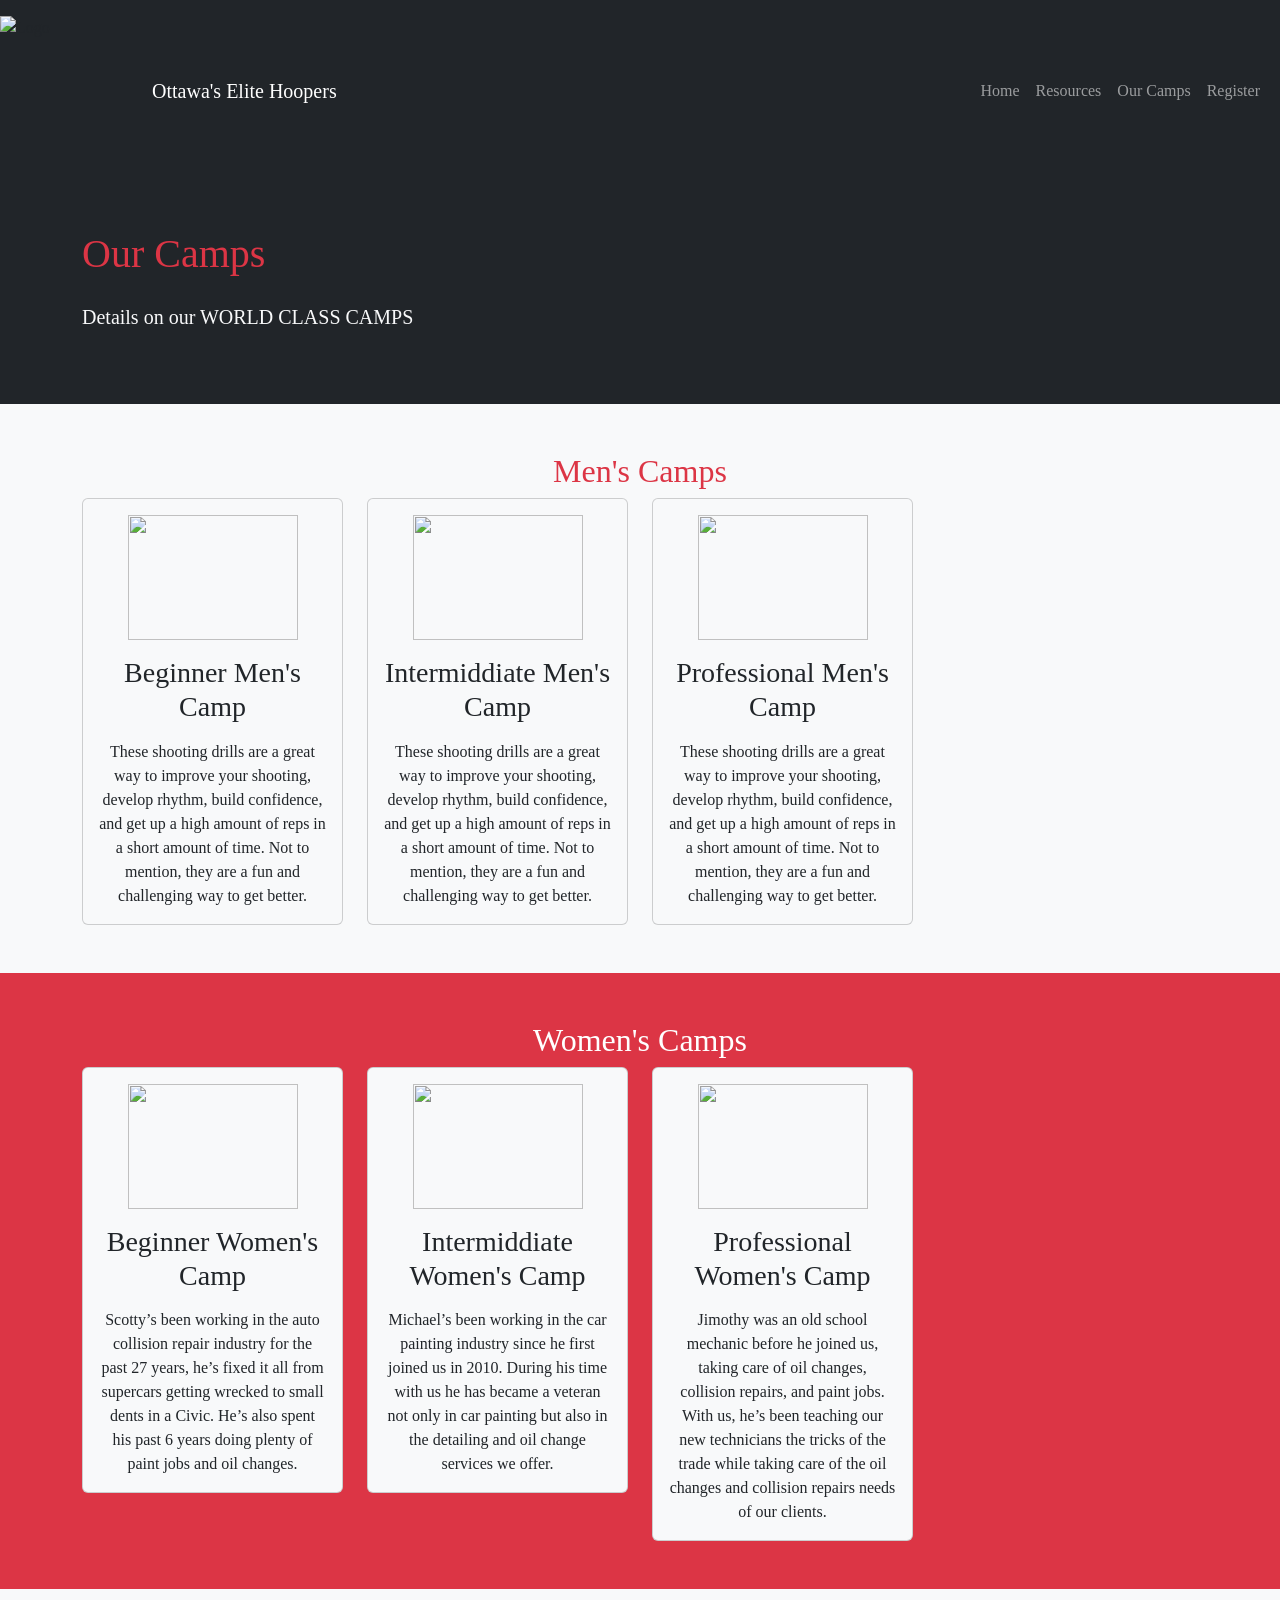
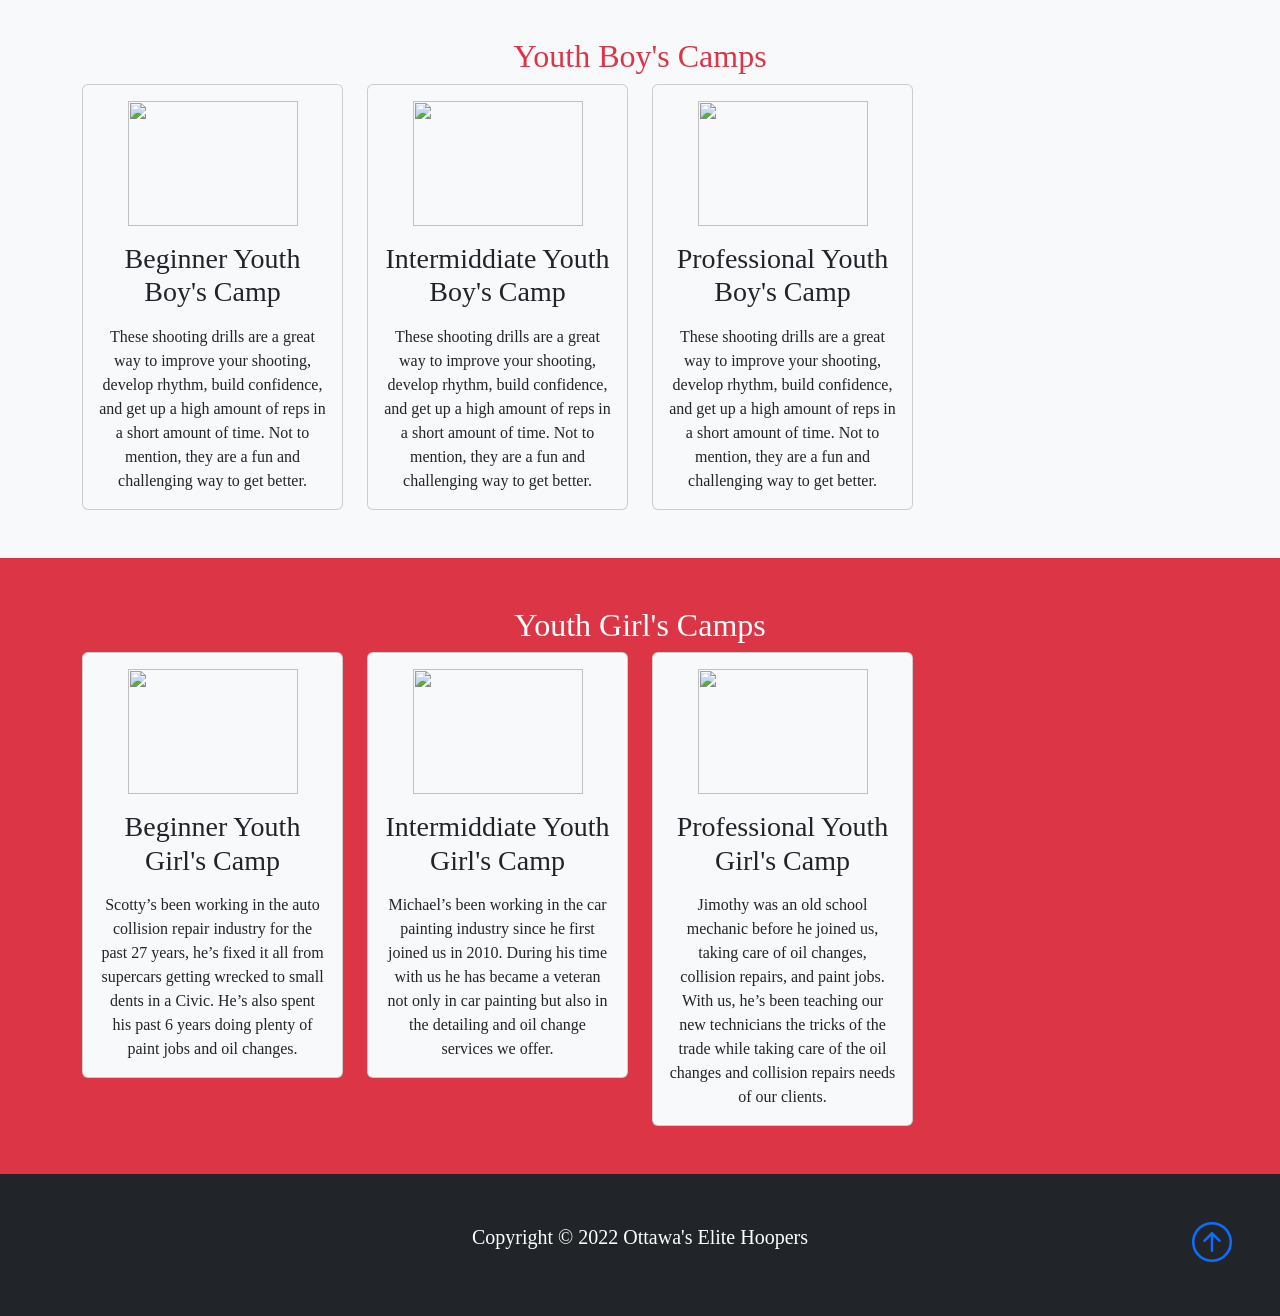
==== camps.html @ 2b9518ea "Add files via upload" ====
<!DOCTYPE html>
<html lang="en">
<head>
    <meta charset="UTF-8">
    <meta http-equiv="X-UA-Compatible" content="IE=edge">
    <meta name="viewport" content="width=device-width, initial-scale=1.0">
    <link
      href="https://cdn.jsdelivr.net/npm/bootstrap@5.0.1/dist/css/bootstrap.min.css"
      rel="stylesheet"
      integrity="sha384-+0n0xVW2eSR5OomGNYDnhzAbDsOXxcvSN1TPprVMTNDbiYZCxYbOOl7+AMvyTG2x"
      crossorigin="anonymous"
    />
    <link
      rel="stylesheet"
      href="https://cdn.jsdelivr.net/npm/bootstrap-icons@1.3.0/font/bootstrap-icons.css"
    />
    <link
    rel="stylesheet"
    href="style.css"
  />
  <script src="code.js"></script>
    <title>Ottawa's Elite Hoopers</title>
</head>
<body>

    <!-- Navbar -->
    <nav class="navbar navbar-expand-lg bg-dark navbar-dark py-3">
        <img src="img/cerx.png" alt="Logo" style="height: 150px; width: 150px;">
        <div class="container">
            <a href="#" class="navbar-brand" >Ottawa's Elite Hoopers</a>

            <button
            class="navbar-toggler" 
            type="button" 
            ata-bs-toggle="collapse" 
            data-bs-target="#navmenu"
            >
            <span class="navbar-toggler-icon"></span>
        </button>

            <div class="collapse navbar-collapse" id="navmenu"></div>
            <ul class="navbar-nav ms-auto">
                <li class="nav-item">
                    <a href="index.html" class="nav-link">Home</a>
                </li>
                <li class="nav-item">
                    <a href="resources.html" class="nav-link">Resources</a>
                </li>
                <li class="nav-item">
                    <a href="camps.html" class="nav-link">Our Camps</a>
                </li>
                <li class="nav-item">
                    <a href="register.html" class="nav-link">Register</a>
                </li>
            </ul>
        </div>
    </nav>

    <!-- Showcase -->

    <section id="home" class="bg-dark text-danger p-5 text-center text-sm-start">
        <div class="container">
            <div class="d-sm-flex align-items-center justify-content-between">
                <div>
                    <h1>Our Camps</h1>
                    <p class="lead my-4">
                    <span class="text-light">

                    Details on our WORLD CLASS CAMPS
                    </span>
                        
                    </p>
                
        </div>
    </section>


    <!-- Our Services -->
    <section id="services" class="p-5 bg-light">
        <div class="container">
            <h2 class="text-center text-danger">Men's Camps</h2>
            <div class="row g-4">
                <div class="col-md-6 col-lg-3">
                    <div class="card bg-light">
                        <div class="card-body text-center">
                            <img src="img/MBC1.jpeg"  style="height: 125px; width: 170px;" class="square mb-3" alt="">
                            <h3 class="card-title mb-3">Beginner Men's Camp</h3>
                <p class="card-text">
                    These shooting drills are a great way to improve your shooting, develop rhythm, build confidence, and get up a high amount of reps in a short amount of time. Not to mention, they are a fun and challenging way to get better.
                </p>
                        </div>
                    </div>
                </div>
                <div class="col-md-6 col-lg-3">
                    <div class="card bg-light">
                        <div class="card-body text-center">
                            <img src="img/MBC2.jpeg"  style="height: 125px; width: 170px;" class="square mb-3" alt="">
                            <h3 class="card-title mb-3">Intermiddiate Men's Camp</h3>
                <p class="card-text">
                    These shooting drills are a great way to improve your shooting, develop rhythm, build confidence, and get up a high amount of reps in a short amount of time. Not to mention, they are a fun and challenging way to get better.
                </p>
                        </div>
                    </div>
                </div>
                <div class="col-md-6 col-lg-3">
                    <div class="card bg-light">
                        <div class="card-body text-center">
                            <img src="img/MBC3.jpeg"  style="height: 125px; width: 170px;" class="square mb-3" alt="">
                            <h3 class="card-title mb-3">Professional Men's Camp</h3>
                <p class="card-text">
                    These shooting drills are a great way to improve your shooting, develop rhythm, build confidence, and get up a high amount of reps in a short amount of time. Not to mention, they are a fun and challenging way to get better.
                </p>
                        </div>
                    </div>
                </div>
                
          
                    </div>
                </div>
            </div>
        </div>
    </section>

     <!-- Our Team -->
     <section id="MeetTheTeam" class="p-5 bg-danger">
        <div class="container">
            <h2 class="text-center text-white">Women's Camps</h2>
            <div class="row g-4">
                <div class="col-md-6 col-lg-3">
                    <div class="card bg-light">
                        <div class="card-body text-center">
                            <img src="img/WBC1.jpeg"  style="height: 125px; width: 170px;" class="square mb-3" alt="">
                            <h3 class="card-title mb-3">Beginner Women's Camp</h3>
                <p class="card-text">
                    Scotty’s been working in the auto collision repair industry for the past 27 years, he’s fixed it all from supercars getting wrecked to small dents in a Civic. He’s also spent his past 6 years doing plenty of paint jobs and oil changes.
                </p>
                        </div>
                    </div>
                </div>
                <div class="col-md-6 col-lg-3">
                    <div class="card bg-light">
                        <div class="card-body text-center">
                            <img src="img/WBC2.webp"  style="height: 125px; width: 170px;" class="square mb-3" alt="">
                            <h3 class="card-title mb-3">Intermiddiate Women's Camp</h3>
                <p class="card-text">
                    Michael’s been working in the car painting industry since he first joined us in 2010. During his time with us he has became a veteran not only in car painting but also in the detailing and oil change services we offer.
                </p>
                        </div>
                    </div>
                </div>
                <div class="col-md-6 col-lg-3">
                    <div class="card bg-light">
                        <div class="card-body text-center">
                            <img src="img/WBC3.jpeg"  style="height: 125px; width: 170px;" class="square mb-3" alt="">
                            <h3 class="card-title mb-3">Professional Women's Camp</h3>
                <p class="card-text">
                    Jimothy was an old school mechanic before he joined us, taking care of oil changes, collision repairs, and paint jobs. With us, he’s been teaching our new technicians the tricks of the trade while taking care of the oil changes and collision repairs needs of our clients.
                </p>
                        </div>
                    </div>
                </div>
         
                </div>
            </div>
        </div>
    </section>

     <!-- Our Services -->
     <section id="services" class="p-5 bg-light">
        <div class="container">
            <h2 class="text-center text-danger">Youth Boy's Camps</h2>
            <div class="row g-4">
                <div class="col-md-6 col-lg-3">
                    <div class="card bg-light">
                        <div class="card-body text-center">
                            <img src="img/YBB1.jpeg"  style="height: 125px; width: 170px;" class="square mb-3" alt="">
                            <h3 class="card-title mb-3">Beginner Youth Boy's Camp</h3>
                <p class="card-text">
                    These shooting drills are a great way to improve your shooting, develop rhythm, build confidence, and get up a high amount of reps in a short amount of time. Not to mention, they are a fun and challenging way to get better.
                </p>
                        </div>
                    </div>
                </div>
                <div class="col-md-6 col-lg-3">
                    <div class="card bg-light">
                        <div class="card-body text-center">
                            <img src="img/YBB2.jpeg"  style="height: 125px; width: 170px;" class="square mb-3" alt="">
                            <h3 class="card-title mb-3">Intermiddiate Youth Boy's Camp</h3>
                <p class="card-text">
                    These shooting drills are a great way to improve your shooting, develop rhythm, build confidence, and get up a high amount of reps in a short amount of time. Not to mention, they are a fun and challenging way to get better.
                </p>
                        </div>
                    </div>
                </div>
                <div class="col-md-6 col-lg-3">
                    <div class="card bg-light">
                        <div class="card-body text-center">
                            <img src="img/YBB3.jpeg"  style="height: 125px; width: 170px;" class="square mb-3" alt="">
                            <h3 class="card-title mb-3">Professional Youth Boy's Camp</h3>
                <p class="card-text">
                    These shooting drills are a great way to improve your shooting, develop rhythm, build confidence, and get up a high amount of reps in a short amount of time. Not to mention, they are a fun and challenging way to get better.
                </p>
                        </div>
                    </div>
                </div>
              
                </div>
            </div>
        </div>
    </section>

     <!-- Our Team -->
     <section id="MeetTheTeam" class="p-5 bg-danger">
        <div class="container">
            <h2 class="text-center text-white">Youth Girl's Camps</h2>
            <div class="row g-4">
                <div class="col-md-6 col-lg-3">
                    <div class="card bg-light">
                        <div class="card-body text-center">
                            <img src="img/YG1.png"  style="height: 125px; width: 170px;" class="square mb-3" alt="">
                            <h3 class="card-title mb-3">Beginner Youth Girl's Camp</h3>
                <p class="card-text">
                    Scotty’s been working in the auto collision repair industry for the past 27 years, he’s fixed it all from supercars getting wrecked to small dents in a Civic. He’s also spent his past 6 years doing plenty of paint jobs and oil changes.
                </p>
                        </div>
                    </div>
                </div>
                <div class="col-md-6 col-lg-3">
                    <div class="card bg-light">
                        <div class="card-body text-center">
                            <img src="img/YYY.jpeg"  style="height: 125px; width: 170px;" class="square mb-3" alt="">
                            <h3 class="card-title mb-3">Intermiddiate Youth Girl's Camp</h3>
                <p class="card-text">
                    Michael’s been working in the car painting industry since he first joined us in 2010. During his time with us he has became a veteran not only in car painting but also in the detailing and oil change services we offer.
                </p>
                        </div>
                    </div>
                </div>
                <div class="col-md-6 col-lg-3">
                    <div class="card bg-light">
                        <div class="card-body text-center">
                            <img src="img/YG3.jpeg"  style="height: 125px; width: 170px;" class="square mb-3" alt="">
                            <h3 class="card-title mb-3">Professional Youth Girl's Camp</h3>
                <p class="card-text">
                    Jimothy was an old school mechanic before he joined us, taking care of oil changes, collision repairs, and paint jobs. With us, he’s been teaching our new technicians the tricks of the trade while taking care of the oil changes and collision repairs needs of our clients.
                </p>
                        </div>
                    </div>
                </div>
             
            </div>
        </div>
    </section>
    

    <!--- Footer -->
    <footer class="p-5 bg-dark text-white text-center position-relative">
        <div class="container">
            <p class="lead">Copyright &copy; 2022 Ottawa's Elite Hoopers</p>

            <a href="#" class="position-absolute bottom-0 end-0 p-5">
                <i class="bi bi-arrow-up-circle h1"></i>
            </a>
        </div>
    </footer>


    <script
      src="https://cdn.jsdelivr.net/npm/bootstrap@5.0.1/dist/js/bootstrap.bundle.min.js"
      integrity="sha384-gtEjrD/SeCtmISkJkNUaaKMoLD0//ElJ19smozuHV6z3Iehds+3Ulb9Bn9Plx0x4"
      crossorigin="anonymous"
    ></script>
    <script>
        function myFunction() {
          location.replace("old.html")
        }
    </script>
</body>
</html>
---- style.css ----
*{
    margin: 0px;
    padding: 0px;
    font-family: poppins;
    box-sizing: border-box;
}

a{
    text-decoration: none;
}
#testtimonials{
    display: flex;
    justify-content: center;
    align-items: center;
    flex-direction: column;
    width: 100%;
}
.testimonial-heading{
    letter-spacing: 1px;
    margin: 30px 0px;
    padding: 10px 20px;
    display: flex;
    flex-direction: column;
    justify-content: center;
    align-items: center;
}
.testimonial-heading h1{
    font-size: 2.2rem;
    font-weight: 500;
    background-color: #202020;
    color: #ffffff;
    padding: 10px 20px;

}
.testimonial-heading span{
    font-size: 1.3rem;
    color: #252525;
    margin-bottom: 10px;
    letter-spacing: 2px;
    text-transform: uppercase;
}
.testimonial-box-container{
    display: flex;
    justify-content: center;
    align-items: center;
    flex-wrap: wrap;
    width: 100%;
}
.testimonial-box{
    width:500px;
    box-shadow: 2px 2px 30px rgba(0,0,0,0.1);
    background-color: #ffffff; 
    padding: 20px;
    margin: 15px;
    cursor: pointer;
}
.profile-img{
    width:50px;
    height: 50px;
    border-radius: 50%;
    overflow: hidden;
    margin-right:10px;
}
.profile-img img{
    width: 100%;
    height: 100%;
    object-fit: cover;
    object-position: center;

}
.profile{
    display: flex;
    align-items: center;

}
.name-user{
    display:flex;
    flex-direction: column;
}
.name-user strong{
    color: #3d3d3d;
    font-size: 1.1rem;
    letter-spacing: 0.5px;

}
.name-user span{
    color: #979797;
    font-size: 0.8rem;
}
.reviews{
    color: #f9d71c;
}
.box-top{
    display: flex;
    justify-content: space-between;
    align-items: center;
    margin-bottom: 20px;

}
.client-comment p{
    font-size: 0.9rem;
    color: #4b4b4b;
}
.testimonial-box:hover{
    transform: translateY(-10px);
    transition: all ease 0.3s;
}
@media(max-width:1060px){
    .testimonial-box{
        width:45%;
        padding: 10px;
    }
}
@media(max-width:790px){
    .testimonial-box{
        width:100%;
    }
    .testimonial-heading h1{
        font-size: 1.4rem;
    }
}
@media(max-width: 340px){
    .box-top{
        flex-wrap: wrap;
        margin-bottom: 10px;
    }
    .reviews{
        margin-top: 10px;

    }
}
::selection{
    color: #ffffff;
    background-color:#252525; 
}

.popup .overlay{
    position:fixed;
    top:0px;
    left:0px;
    width:100vw;
    height:100wh;
    background: rgba(0,0,0,0.7);
    z-index:1;
    display: none;
}

.popup .content{
    position: absolute;
    top:50%;
    left:50%;
    transform: translate(-50%,-50%) scale(0);
    background: #fff;
    width: 450px;
    height: 220px;
    z-index: 2;
    text-align:center;
    padding:20px;
    box-sizing: border-box;
}

.popup .close-btn{
    position:absolute;
    right:20px;
    top:20px;
    width:30px;
    background: #2222;
    color: #fff;
    font-size:25px;
    font-weight: 600;
    line-height:30px;
    text-align:center;
    border-radius: 50%
}

.popup.active .overlay{
    display: block;
}

.popup.active .content{
    transition:all 300ms ease-in-out;
    transform: translate(-50%,-50%) scale(0);

}

*, *::after, *::before {
    box-sizing: border-box;
  }
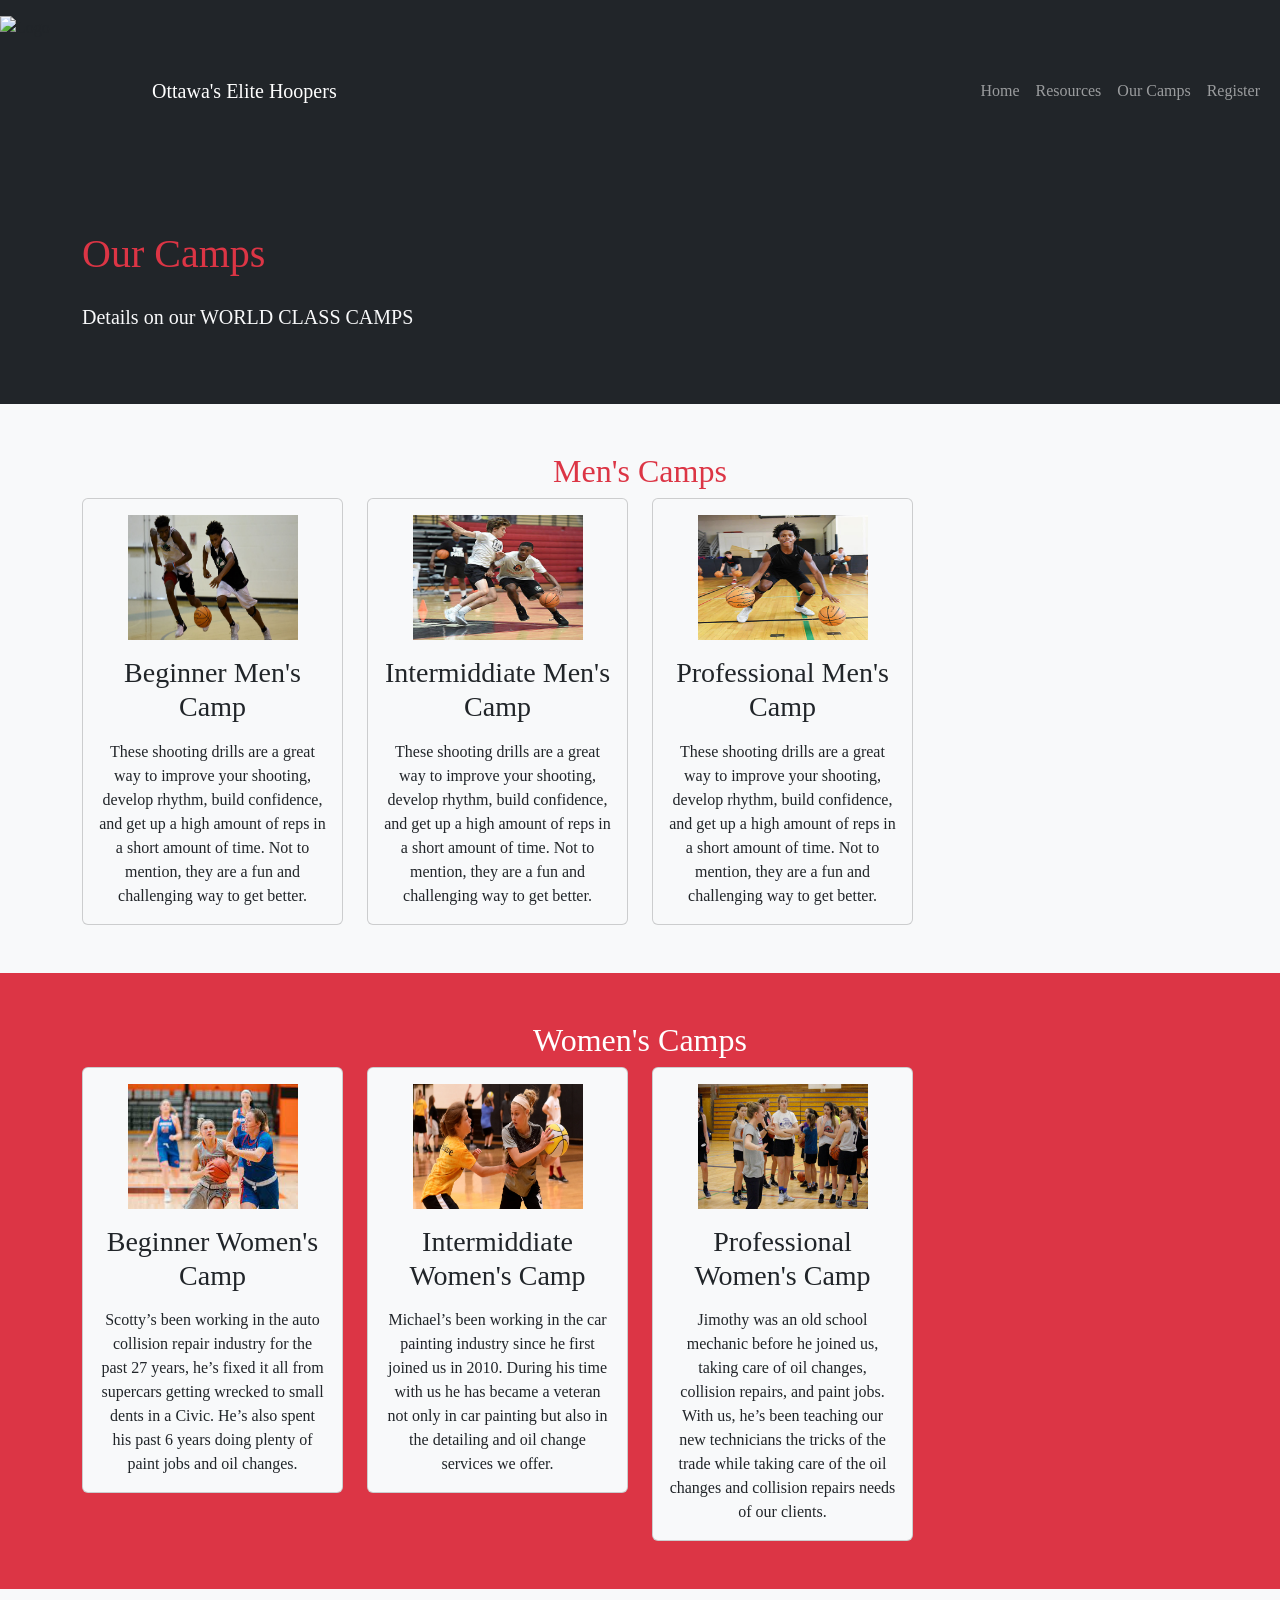
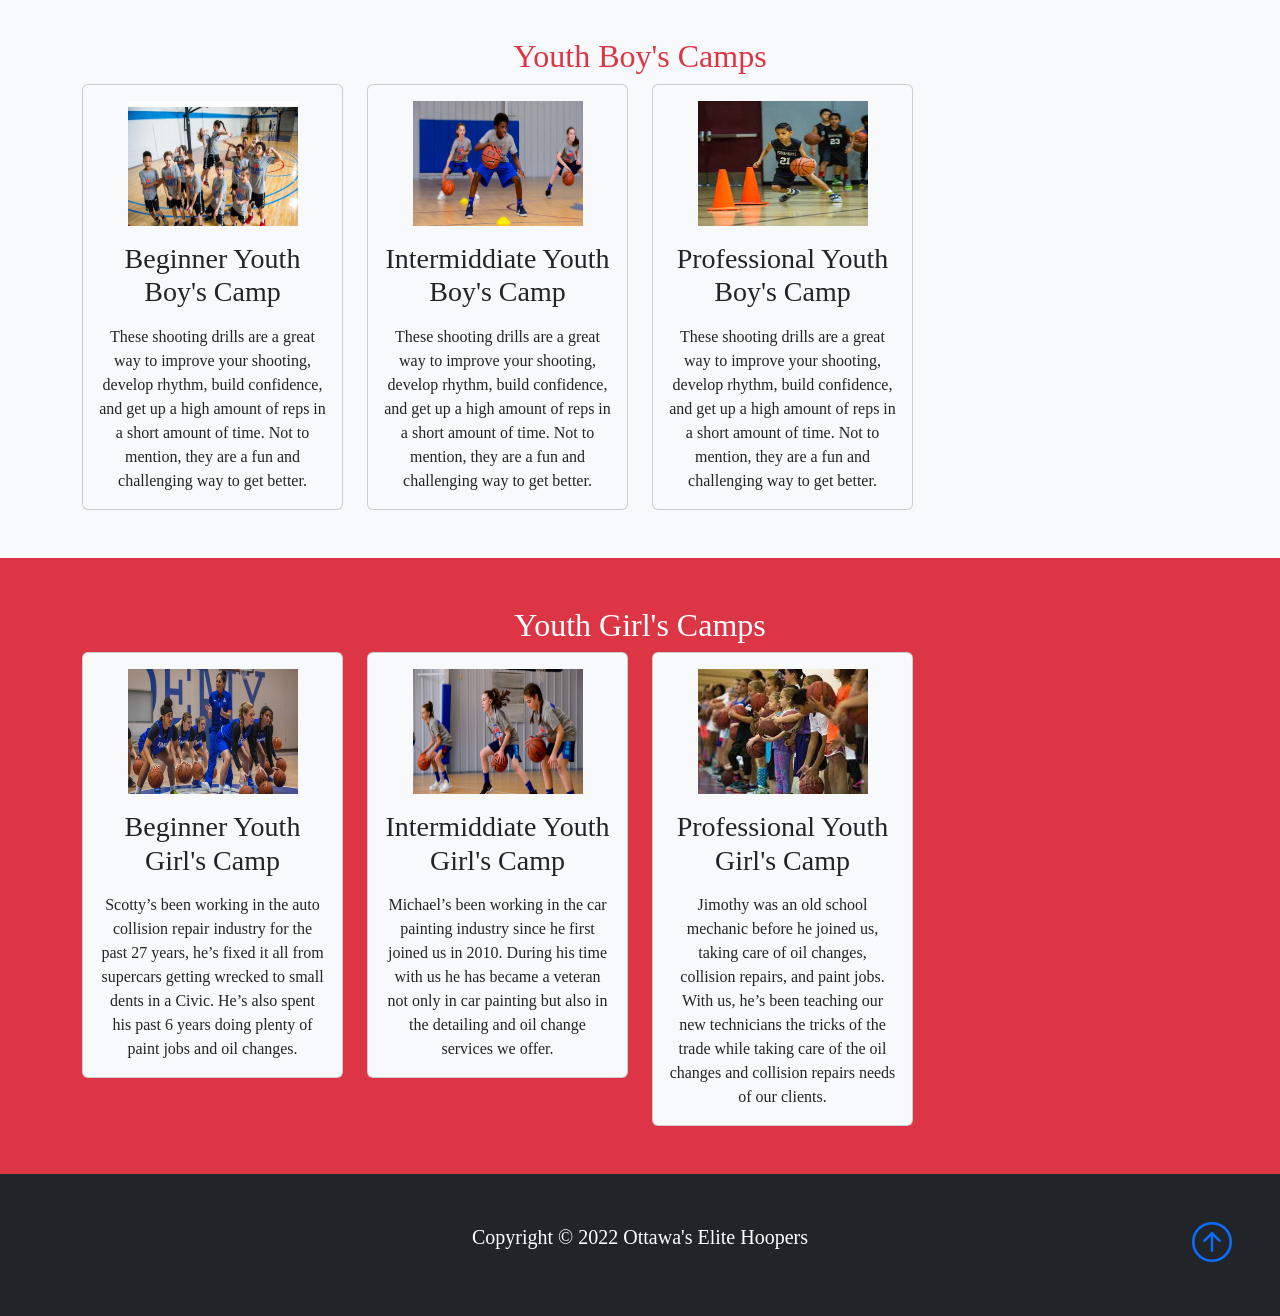
==== commit 44d6dc0c: "Update camps.html" ====
--- a/camps.html
+++ b/camps.html
@@ -19,7 +19,7 @@
     href="style.css"
   />
   <script src="code.js"></script>
-    <title>Ottawa's Elite Hoopers</title>
+    <title>Ottawa's Elite Hoopes</title>
 </head>
 <body>
 
@@ -276,4 +276,4 @@
         }
     </script>
 </body>
-</html>+</html>
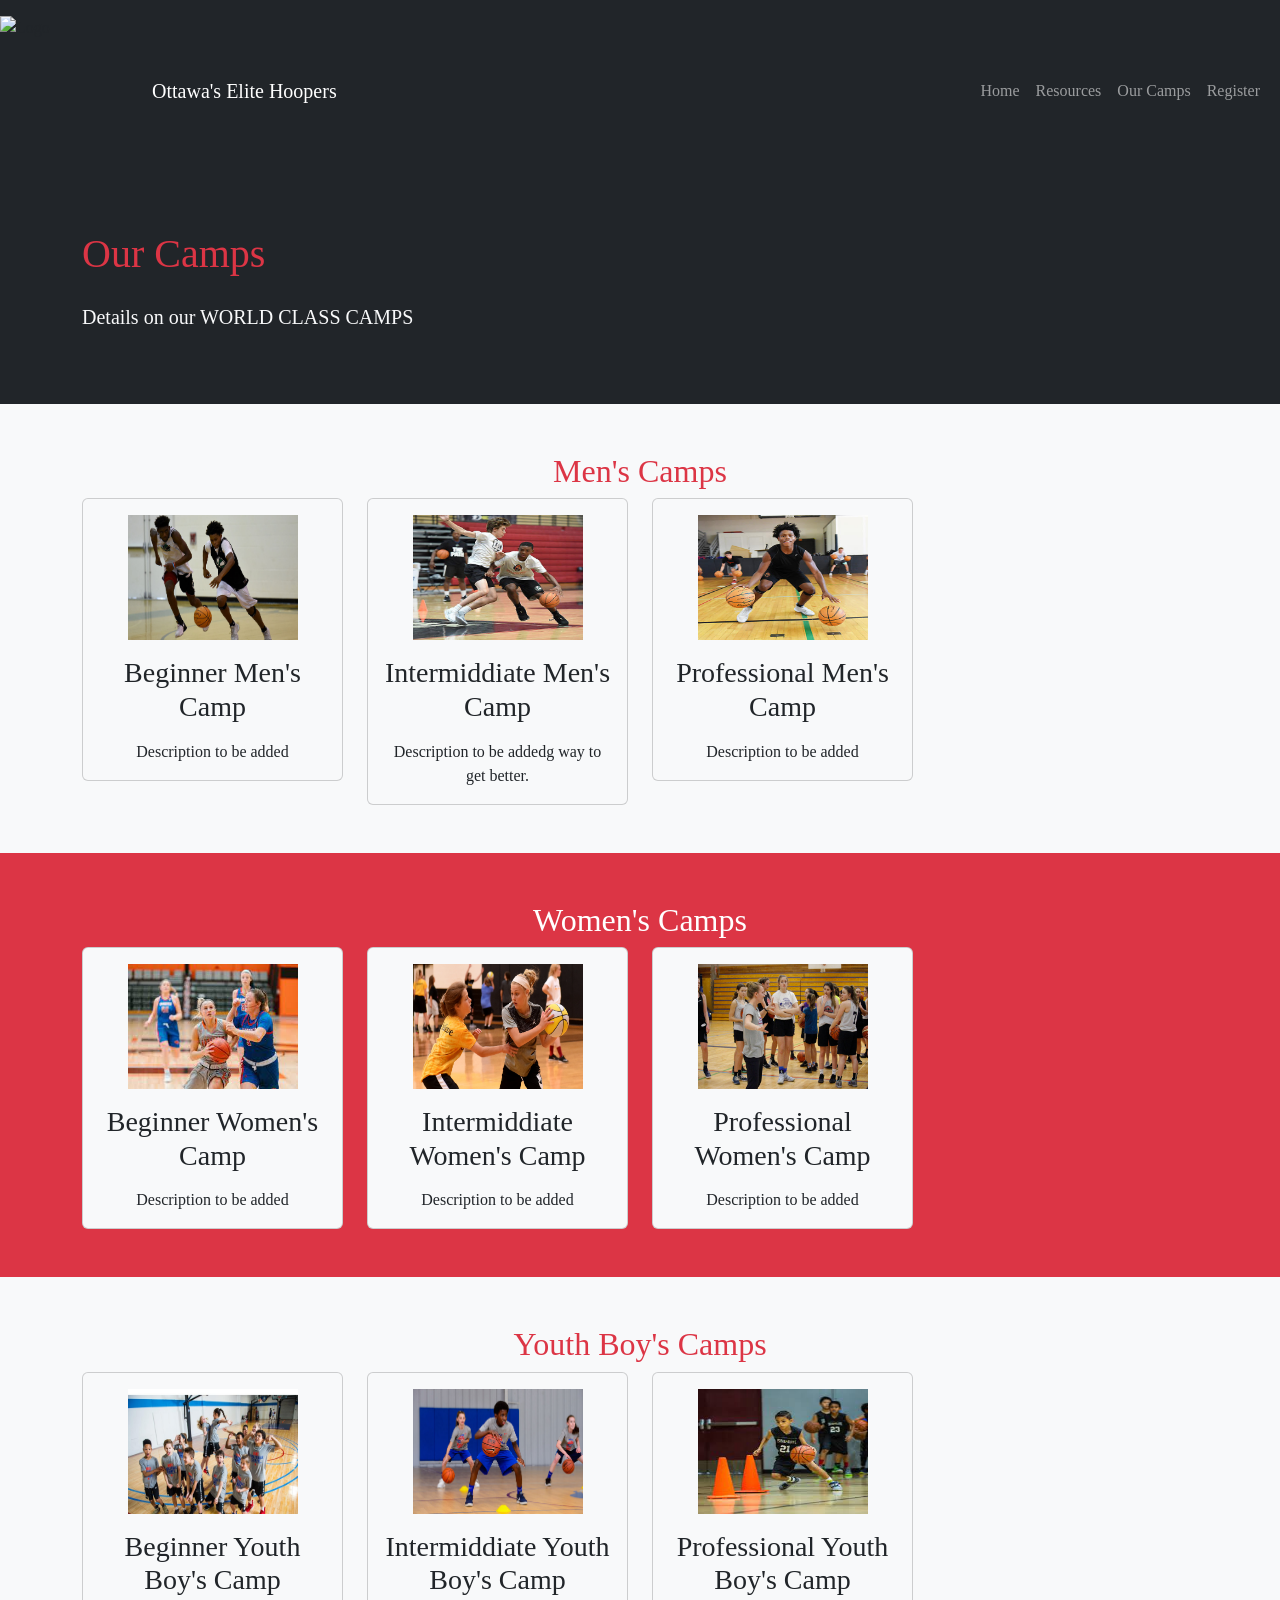
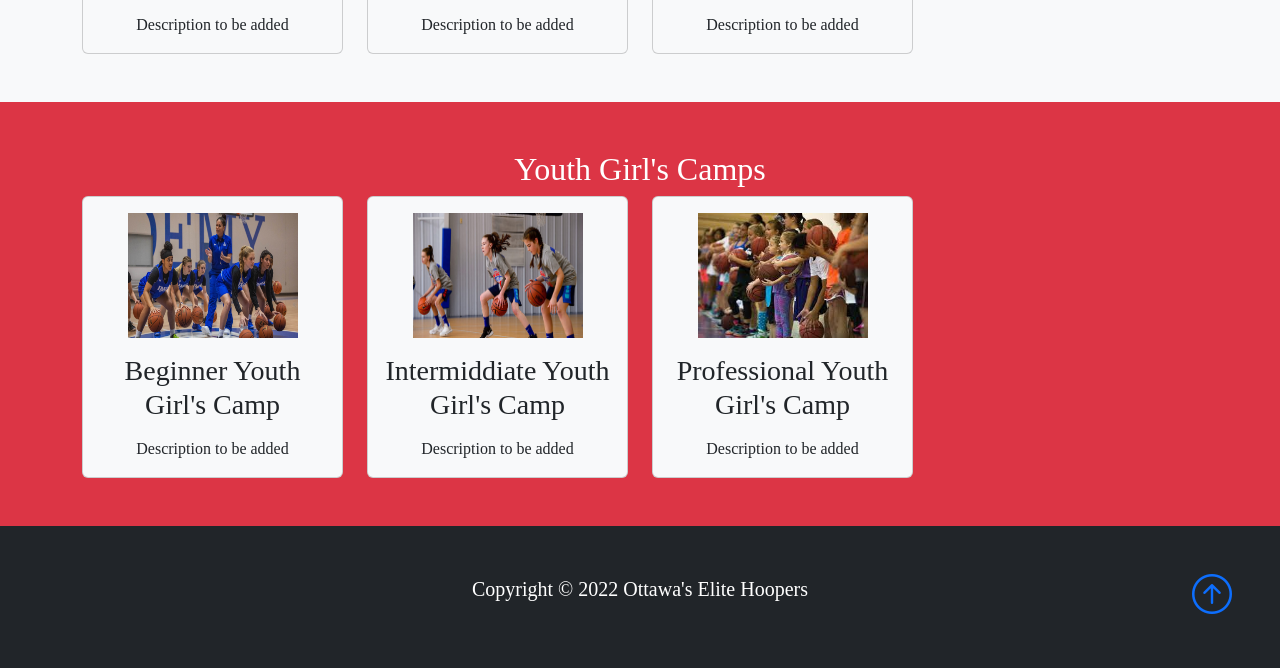
==== commit 41ebeb6c: "Update camps.html" ====
--- a/camps.html
+++ b/camps.html
@@ -86,7 +86,7 @@
                             <img src="img/MBC1.jpeg"  style="height: 125px; width: 170px;" class="square mb-3" alt="">
                             <h3 class="card-title mb-3">Beginner Men's Camp</h3>
                 <p class="card-text">
-                    These shooting drills are a great way to improve your shooting, develop rhythm, build confidence, and get up a high amount of reps in a short amount of time. Not to mention, they are a fun and challenging way to get better.
+                    Description to be added
                 </p>
                         </div>
                     </div>
@@ -97,7 +97,7 @@
                             <img src="img/MBC2.jpeg"  style="height: 125px; width: 170px;" class="square mb-3" alt="">
                             <h3 class="card-title mb-3">Intermiddiate Men's Camp</h3>
                 <p class="card-text">
-                    These shooting drills are a great way to improve your shooting, develop rhythm, build confidence, and get up a high amount of reps in a short amount of time. Not to mention, they are a fun and challenging way to get better.
+                    Description to be addedg way to get better.
                 </p>
                         </div>
                     </div>
@@ -108,7 +108,7 @@
                             <img src="img/MBC3.jpeg"  style="height: 125px; width: 170px;" class="square mb-3" alt="">
                             <h3 class="card-title mb-3">Professional Men's Camp</h3>
                 <p class="card-text">
-                    These shooting drills are a great way to improve your shooting, develop rhythm, build confidence, and get up a high amount of reps in a short amount of time. Not to mention, they are a fun and challenging way to get better.
+                  Description to be added
                 </p>
                         </div>
                     </div>
@@ -132,7 +132,7 @@
                             <img src="img/WBC1.jpeg"  style="height: 125px; width: 170px;" class="square mb-3" alt="">
                             <h3 class="card-title mb-3">Beginner Women's Camp</h3>
                 <p class="card-text">
-                    Scotty’s been working in the auto collision repair industry for the past 27 years, he’s fixed it all from supercars getting wrecked to small dents in a Civic. He’s also spent his past 6 years doing plenty of paint jobs and oil changes.
+                    Description to be added
                 </p>
                         </div>
                     </div>
@@ -143,7 +143,7 @@
                             <img src="img/WBC2.webp"  style="height: 125px; width: 170px;" class="square mb-3" alt="">
                             <h3 class="card-title mb-3">Intermiddiate Women's Camp</h3>
                 <p class="card-text">
-                    Michael’s been working in the car painting industry since he first joined us in 2010. During his time with us he has became a veteran not only in car painting but also in the detailing and oil change services we offer.
+              Description to be added
                 </p>
                         </div>
                     </div>
@@ -154,7 +154,7 @@
                             <img src="img/WBC3.jpeg"  style="height: 125px; width: 170px;" class="square mb-3" alt="">
                             <h3 class="card-title mb-3">Professional Women's Camp</h3>
                 <p class="card-text">
-                    Jimothy was an old school mechanic before he joined us, taking care of oil changes, collision repairs, and paint jobs. With us, he’s been teaching our new technicians the tricks of the trade while taking care of the oil changes and collision repairs needs of our clients.
+                   Description to be added
                 </p>
                         </div>
                     </div>
@@ -176,7 +176,7 @@
                             <img src="img/YBB1.jpeg"  style="height: 125px; width: 170px;" class="square mb-3" alt="">
                             <h3 class="card-title mb-3">Beginner Youth Boy's Camp</h3>
                 <p class="card-text">
-                    These shooting drills are a great way to improve your shooting, develop rhythm, build confidence, and get up a high amount of reps in a short amount of time. Not to mention, they are a fun and challenging way to get better.
+Description to be added
                 </p>
                         </div>
                     </div>
@@ -187,7 +187,7 @@
                             <img src="img/YBB2.jpeg"  style="height: 125px; width: 170px;" class="square mb-3" alt="">
                             <h3 class="card-title mb-3">Intermiddiate Youth Boy's Camp</h3>
                 <p class="card-text">
-                    These shooting drills are a great way to improve your shooting, develop rhythm, build confidence, and get up a high amount of reps in a short amount of time. Not to mention, they are a fun and challenging way to get better.
+Description to be added
                 </p>
                         </div>
                     </div>
@@ -198,7 +198,7 @@
                             <img src="img/YBB3.jpeg"  style="height: 125px; width: 170px;" class="square mb-3" alt="">
                             <h3 class="card-title mb-3">Professional Youth Boy's Camp</h3>
                 <p class="card-text">
-                    These shooting drills are a great way to improve your shooting, develop rhythm, build confidence, and get up a high amount of reps in a short amount of time. Not to mention, they are a fun and challenging way to get better.
+Description to be added
                 </p>
                         </div>
                     </div>
@@ -220,7 +220,7 @@
                             <img src="img/YG1.png"  style="height: 125px; width: 170px;" class="square mb-3" alt="">
                             <h3 class="card-title mb-3">Beginner Youth Girl's Camp</h3>
                 <p class="card-text">
-                    Scotty’s been working in the auto collision repair industry for the past 27 years, he’s fixed it all from supercars getting wrecked to small dents in a Civic. He’s also spent his past 6 years doing plenty of paint jobs and oil changes.
+Description to be added
                 </p>
                         </div>
                     </div>
@@ -231,7 +231,7 @@
                             <img src="img/YYY.jpeg"  style="height: 125px; width: 170px;" class="square mb-3" alt="">
                             <h3 class="card-title mb-3">Intermiddiate Youth Girl's Camp</h3>
                 <p class="card-text">
-                    Michael’s been working in the car painting industry since he first joined us in 2010. During his time with us he has became a veteran not only in car painting but also in the detailing and oil change services we offer.
+Description to be added
                 </p>
                         </div>
                     </div>
@@ -242,7 +242,7 @@
                             <img src="img/YG3.jpeg"  style="height: 125px; width: 170px;" class="square mb-3" alt="">
                             <h3 class="card-title mb-3">Professional Youth Girl's Camp</h3>
                 <p class="card-text">
-                    Jimothy was an old school mechanic before he joined us, taking care of oil changes, collision repairs, and paint jobs. With us, he’s been teaching our new technicians the tricks of the trade while taking care of the oil changes and collision repairs needs of our clients.
+Description to be added
                 </p>
                         </div>
                     </div>
